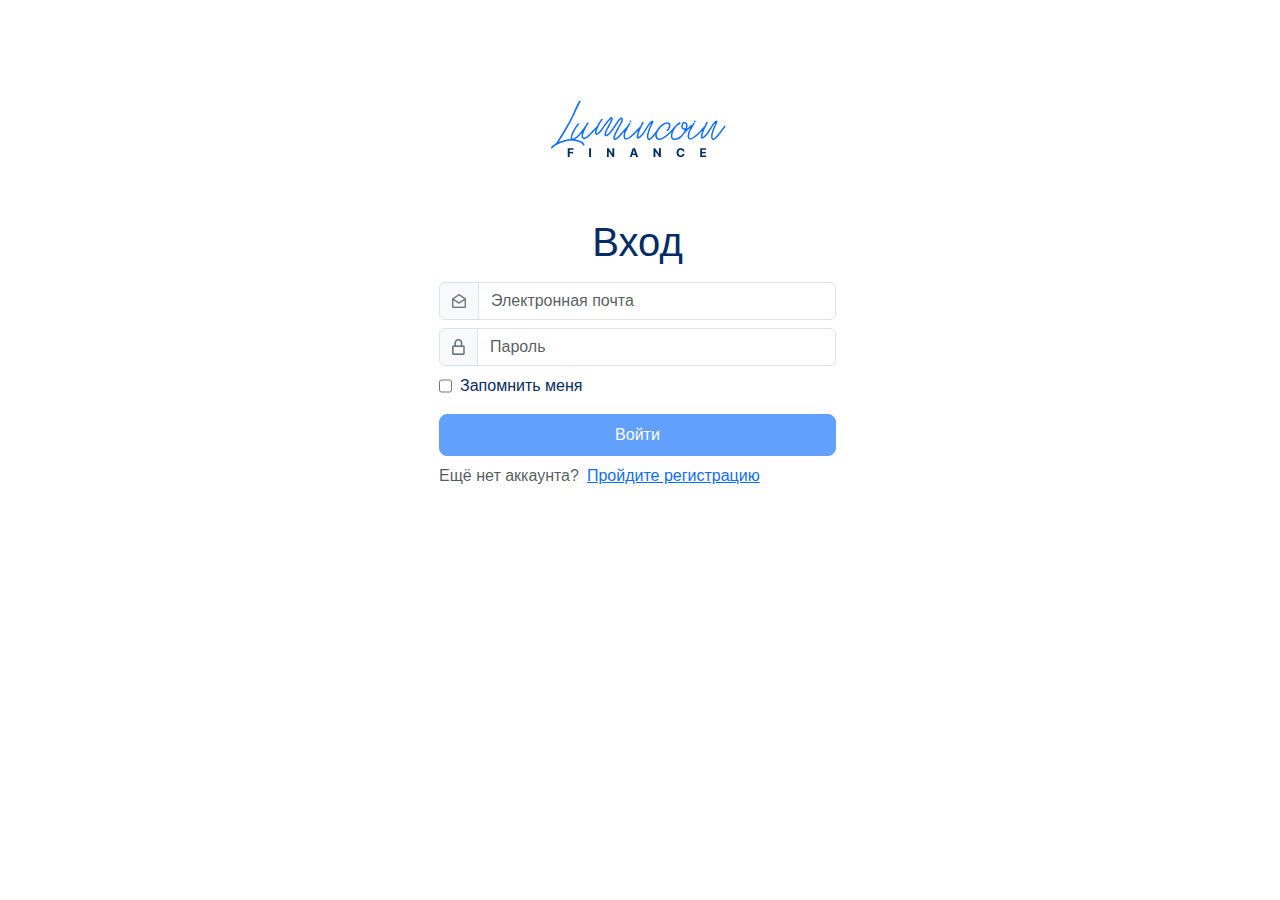
==== index.html @ d904b73b "Add files via upload" ====
<!doctype html><html lang="en"><head><meta charset="UTF-8"><meta name="viewport" content="width=device-width,initial-scale=1"><title id="page-title">Title</title><link rel="stylesheet" href="styles/bootstrap.css"><link rel="stylesheet" id="styles" href=""><link rel="stylesheet" href="styles/common.css"><link rel="stylesheet" id="login" href=""><link rel="stylesheet" href="styles/sidebars.css"><script defer="defer" src="main.js"></script></head><body><div class="flex-shrink-0 bg-white flex-column justify-content-between min-vh-100 right-line position-sticky main-container" id="sidebar"><div class="start"><a href="/" class="small-logo d-flex pb-3 link-dark text-decoration-none"><img class="mx-auto" src="./images/smallLogo.png" alt="Logo"></a><div class="line mb-2"></div><div class="small-container mt-5"><ul class="nav nav-pills flex-column mb-auto"><li class="nav-item mb-1"><a href="#" id="sidebar-main" class="nav-link active text-color-dark-blue d-flex align-items-center gap-2" aria-current="page"><svg xmlns="http://www.w3.org/2000/svg" width="16" height="16" fill="currentColor" class="bi bi-house" viewBox="0 0 16 16"><path d="M8.707 1.5a1 1 0 0 0-1.414 0L.646 8.146a.5.5 0 0 0 .708.708L2 8.207V13.5A1.5 1.5 0 0 0 3.5 15h9a1.5 1.5 0 0 0 1.5-1.5V8.207l.646.647a.5.5 0 0 0 .708-.708L13 5.793V2.5a.5.5 0 0 0-.5-.5h-1a.5.5 0 0 0-.5.5v1.293L8.707 1.5ZM13 7.207V13.5a.5.5 0 0 1-.5.5h-9a.5.5 0 0 1-.5-.5V7.207l5-5 5 5Z"/></svg> Главная</a></li><li class="nav-item mb-1"><a href="#/incomeAndExpenses" id="sidebar-income-expenses" class="nav-link text-color-dark-blue d-flex align-items-center gap-2 fs-14"><svg xmlns="http://www.w3.org/2000/svg" width="16" height="16" fill="currentColor" class="bi bi-cash-coin" viewBox="0 0 16 16"><path fill-rule="evenodd" d="M11 15a4 4 0 1 0 0-8 4 4 0 0 0 0 8zm5-4a5 5 0 1 1-10 0 5 5 0 0 1 10 0z"/><path d="M9.438 11.944c.047.596.518 1.06 1.363 1.116v.44h.375v-.443c.875-.061 1.386-.529 1.386-1.207 0-.618-.39-.936-1.09-1.1l-.296-.07v-1.2c.376.043.614.248.671.532h.658c-.047-.575-.54-1.024-1.329-1.073V8.5h-.375v.45c-.747.073-1.255.522-1.255 1.158 0 .562.378.92 1.007 1.066l.248.061v1.272c-.384-.058-.639-.27-.696-.563h-.668zm1.36-1.354c-.369-.085-.569-.26-.569-.522 0-.294.216-.514.572-.578v1.1h-.003zm.432.746c.449.104.655.272.655.569 0 .339-.257.571-.709.614v-1.195l.054.012z"/><path d="M1 0a1 1 0 0 0-1 1v8a1 1 0 0 0 1 1h4.083c.058-.344.145-.678.258-1H3a2 2 0 0 0-2-2V3a2 2 0 0 0 2-2h10a2 2 0 0 0 2 2v3.528c.38.34.717.728 1 1.154V1a1 1 0 0 0-1-1H1z"/><path d="M9.998 5.083 10 5a2 2 0 1 0-3.132 1.65 5.982 5.982 0 0 1 3.13-1.567z"/></svg> Доходы & Расходы</a></li><li class="mb-1 category" id="category"><button class="btn btn-toggle active d-inline-flex justify-content-between align-items-center rounded border-0 collapsed ps-3" data-bs-toggle="collapse" data-bs-target="#account-collapse" aria-expanded="false">Категории</button><div class="collapse" id="account-collapse"><ul class="btn-toggle-nav list-unstyled fw-normal small"><li><a href="#/income" class="text-color-dark-blue active d-inline-flex text-decoration-none ps-3" id="income">Доходы</a></li><li><a href="#/expense" class="text-color-dark-blue d-inline-flex text-decoration-none ps-3" id="expenses">Расходы</a></li></ul></div></li></ul><ul class="list-unstyled ps-0"></ul></div></div><div class="end mb-4"><div class="balance small-container">Баланс: <span class="text-color-blue" id="balance">500$</span></div><div class="line mt-2"></div><div class="person mt-2 small-container d-flex align-items-center gap-2"><div class="circle-box" id="logout"><div class="circle d-flex align-items-center justify-content-center"><svg xmlns="http://www.w3.org/2000/svg" width="16" height="16" fill="currentColor" class="bi bi-person" viewBox="0 0 16 16"><path d="M8 8a3 3 0 1 0 0-6 3 3 0 0 0 0 6Zm2-3a2 2 0 1 1-4 0 2 2 0 0 1 4 0Zm4 8c0 1-1 1-1 1H3s-1 0-1-1 1-4 6-4 6 3 6 4Zm-1-.004c-.001-.246-.154-.986-.832-1.664C11.516 10.68 10.289 10 8 10c-2.29 0-3.516.68-4.168 1.332-.678.678-.83 1.418-.832 1.664h10Z"/></svg></div></div><div class="fs-14" id="userFullName"></div></div></div><div class="pop-up-delete" id="pop-up-logout"><div class="pop-up-container rounded fw-500"><div class="pop-up-text">Вы действительно хотите выйти из аккаунта?</div><button class="pop-up-btn-yes btn btn-success" id="success-logout">Да</button> <button class="pop-up-btn-no btn btn-danger" id="refusal-logout">Нет</button></div></div></div><div class="w-100" id="content"></div></body></html>
---- styles/common.css ----
@font-face {
    src: url("./fonts/Roboto.ttf");
    font-family: "Roboto";
    font-weight: normal;
}

@font-face {
    src: url("./fonts/Robotobold.ttf");
    font-weight: bold;
}

@font-face {
    src: url("./fonts/Robotomedium.ttf");
    font-weight: 500;
    font-family: "Roboto500";
}

@font-face {
    src: url("../node_modules/bootstrap-icons/font/fonts/bootstrap-icons.woff");
}
@font-face {
    src: url("../node_modules/bootstrap-icons/font/fonts/bootstrap-icons.woff2");
}

body {
    font-family: Roboto, sans-serif;
    display: flex;
}

#content {
    display: flex;
}

.line {
    border-bottom: 1px solid #D9D9D9;
}

.main-container {
    width: 218px;
    display: none;
}

.container {
    flex-shrink: 0;
}

.small-container {
    padding-inline: 20px;
}

.right-line {
    border-right: 1px solid #D9D9D9;
}

.small-logo {
    margin: 40px 70px 20px 50px;
}

.text-color-blue {
    color: #052C65;
}

.fs-14 {
    font-size: 13px;
}

.circle {
    background-color: #D9D9D9;
    width: 36px;
    height: 36px;
    border-radius: 50%;
}

.circle-box {
    width: 36px;
    height: 36px;
}

.circle-box:hover {
    cursor: pointer;
}

.text-color-blue {
    color: #0D6EFD;
}

.text-color-dark-blue {
    color: #052C65;
}

.container {

    padding: 100px 65px 100px 60px;
}

.item {
    width: 352px;
    height: 121px;
    border: #CED4DA solid 1px;
    border-radius: 12px;
    padding: 20px;

}

.item button {
    font-size: 14px;
}

.item-title {
    font-size: 28px;
    margin-bottom: 10px;
}

.pop-up-delete {

    display: none;
    justify-content: center;
    align-items: center;
    position: fixed;
    left: 0;
    top: 0;
    width: 100%;
    height: 100%;
    background: rgba(0, 0, 0, 0.3);
}

.pop-up-container {
    background-color: white;
    max-width: 530px;
    padding: 40px;
    text-align: center;
}

.pop-up-container button {
    font-size: 14px;
    margin-right: 6px;
}

.pop-up-text {
    font-weight: 500;
    color: #290661;
    margin-bottom: 20px;
    font-size: 20px;
}

.container input {
    max-width: 397px;
}
/*date.css*/
.date button {
    width: 100px;
}

.date button .active {
    background-color: #565E64;
}

.date-time {
    display: flex;
}

.date .text {
    color: #000;
    text-align: center;
    font-size: 16px;
    font-style: normal;
    font-weight: 500;
    line-height: normal;
}

.date .time {
    color: #6C757D;
    text-align: center;
    font-size: 16px;
    font-style: normal;
    font-weight: 500;
    line-height: normal;
    border-bottom: 1px solid #565E64;
}

.info {
    display: grid;
    grid-template-columns: repeat(5, 1fr) 2fr;
    text-align: center;
    width: 1100px;
    align-items: center;
}

.info {
    color: #052C65;
    font-size: 16px;
    font-style: normal;
    line-height: normal;
    letter-spacing: 1.333px;
    border-top: 1px solid #DEE2E6;
    margin-top: 40px;
}

.info div {
    padding-block: 12px;
}

.info div.comment {
    padding-block: 0;
    align-items: center;
}

.fw-700 {
    font-weight: 700;
}

.info-main {
    padding: 15px;
    box-sizing: border-box;
}

.info div.line {
    grid-column: 1/7;
    padding-block: 0;
}

.actions {
    gap: 8px;
    display: flex;
    margin-left: 60px;
}

.Pie {
    height: 491px;
    width: 467px;
}

.select-width {
    width: 397px;
}

.text-gray {
    color: #565E64;
}

select {
    cursor: pointer;
}

.actions img {
    transition: all;
}

.actions img:hover {
    transform: scale(1.5);
    cursor: pointer;
}

.add-item {
    display: flex;
    justify-content: center;
    align-items: center;
    cursor: pointer;
}
---- styles/sidebars.css ----
body {
  min-height: 100vh;
  color: #052C65;
  min-height: -webkit-fill-available;
}

html {
  height: -webkit-fill-available;
}

main {
  height: 100vh;
  height: -webkit-fill-available;
  max-height: 100vh;
  overflow-x: auto;
  overflow-y: hidden;
}

.dropdown-toggle { outline: 0; }

.btn-toggle {
  padding: .25rem .5rem;
  font-weight: 400;
  color: #052C65;
  width: 178px;
  background-color: transparent;
}

.category:hover .btn-toggle::after {
  content: url("data:image/svg+xml,%3csvg xmlns='http://www.w3.org/2000/svg' fill = 'white' width='16' height='16' viewBox='0 0 16 16'%3e%3cpath fill='none' stroke='white' stroke-linecap='round' stroke-linejoin='round' stroke-width='2' d='M5 14l6-6-6-6'/%3e%3c/svg%3e");
}
.category.active .btn-toggle::after {
  content: url("data:image/svg+xml,%3csvg xmlns='http://www.w3.org/2000/svg' fill = 'white' width='16' height='16' viewBox='0 0 16 16'%3e%3cpath fill='none' stroke='white' stroke-linecap='round' stroke-linejoin='round' stroke-width='2' d='M5 14l6-6-6-6'/%3e%3c/svg%3e");
}

.btn-toggle::after {
  width: 1.25em;
  line-height: 0;
  content: url("data:image/svg+xml,%3csvg xmlns='http://www.w3.org/2000/svg' fill = 'currentColor' width='16' height='16' viewBox='0 0 16 16'%3e%3cpath fill='none' stroke='currentColor' stroke-linecap='round' stroke-linejoin='round' stroke-width='2' d='M5 14l6-6-6-6'/%3e%3c/svg%3e");
  transition: transform .35s ease;
  transform-origin: .5em 50%;
}


.btn-toggle[aria-expanded="true"]::after {
  transform: rotate(90deg);
}

.btn-toggle-nav a {
  width: 178px;
  padding: .1875rem .5rem;
  /*margin-top: .125rem;*/
  border: transparent solid 1px;
  /*margin-left: 1.25rem;*/
}


.category:hover{
  background-color: #0D6EFD;
  color: white;
  border-radius: var(--bs-border-radius);
}

.category:hover a,.category:hover button {
  color: white;
}

.category:hover a:hover {
  color: white;
  background-color: #0D6EFD;
  border: #0D6EFD solid 1px;
}

.scrollarea {
  overflow-y: auto;
}

.category.active {
  background-color: #0D6EFD;

  border-radius: var(--bs-border-radius);
}

.category:hover a{
  background-color: #0D6EFD;
  color: white;
}

.category.active button {
  background-color: #0D6EFD;
  color: white;
}


.category.active a:hover {
  color: white;
  background-color: #0D6EFD;
}

.category:hover a {
  color: #0D6EFD;
  background-color: white;
  border: #0D6EFD solid 1px;
  border-top: transparent solid 1px;
}
.category.active a {
  color: #0D6EFD;
  background-color: white;
  border: #0D6EFD solid 1px;
  border-top: transparent solid 1px;
}

.category.active a.active {
  background-color: #0D6EFD;
  color: white;
}

.category:hover #expenses.active {
  border-end-start-radius: var(--bs-border-radius);
  border-end-end-radius: var(--bs-border-radius);
}
.category.active #expenses.active {
  border-end-start-radius: var(--bs-border-radius);
  border-end-end-radius: var(--bs-border-radius);
}

.category {
  transition: 0.1s ease all;
}

.category:hover #expenses {
  border-end-start-radius: var(--bs-border-radius);
  border-end-end-radius: var(--bs-border-radius);
  border-top: transparent solid 1px;
}
.category.active #expenses {
  border-end-start-radius: var(--bs-border-radius);
  border-end-end-radius: var(--bs-border-radius);
  border-top: transparent solid 1px;
}

.nav-item {
  transition: 0.1s ease all;
}

.nav-item:hover {
  background-color: #0D6EFD;
  border-radius: var(--bs-border-radius);
}

.nav-item:hover a {
  color: white;
}
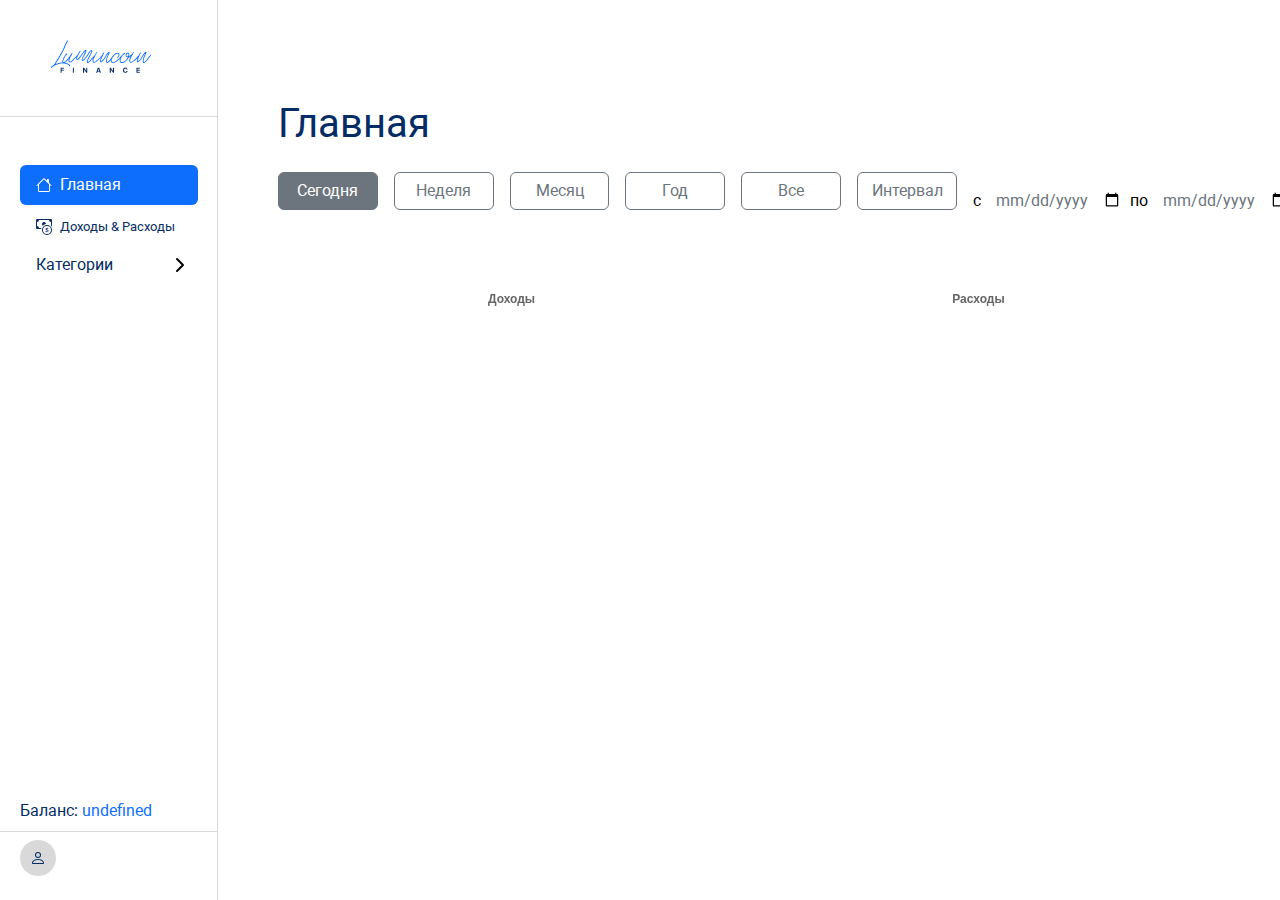
==== commit 9ceff679: "Updates" ====
--- a/index.html
+++ b/index.html
@@ -1 +1 @@
-<!doctype html><html lang="en"><head><meta charset="UTF-8"><meta name="viewport" content="width=device-width,initial-scale=1"><title id="page-title">Title</title><link rel="stylesheet" href="styles/bootstrap.css"><link rel="stylesheet" id="styles" href=""><link rel="stylesheet" href="styles/common.css"><link rel="stylesheet" id="login" href=""><link rel="stylesheet" href="styles/sidebars.css"><script defer="defer" src="main.js"></script></head><body><div class="flex-shrink-0 bg-white flex-column justify-content-between min-vh-100 right-line position-sticky main-container" id="sidebar"><div class="start"><a href="/" class="small-logo d-flex pb-3 link-dark text-decoration-none"><img class="mx-auto" src="./images/smallLogo.png" alt="Logo"></a><div class="line mb-2"></div><div class="small-container mt-5"><ul class="nav nav-pills flex-column mb-auto"><li class="nav-item mb-1"><a href="#" id="sidebar-main" class="nav-link active text-color-dark-blue d-flex align-items-center gap-2" aria-current="page"><svg xmlns="http://www.w3.org/2000/svg" width="16" height="16" fill="currentColor" class="bi bi-house" viewBox="0 0 16 16"><path d="M8.707 1.5a1 1 0 0 0-1.414 0L.646 8.146a.5.5 0 0 0 .708.708L2 8.207V13.5A1.5 1.5 0 0 0 3.5 15h9a1.5 1.5 0 0 0 1.5-1.5V8.207l.646.647a.5.5 0 0 0 .708-.708L13 5.793V2.5a.5.5 0 0 0-.5-.5h-1a.5.5 0 0 0-.5.5v1.293L8.707 1.5ZM13 7.207V13.5a.5.5 0 0 1-.5.5h-9a.5.5 0 0 1-.5-.5V7.207l5-5 5 5Z"/></svg> Главная</a></li><li class="nav-item mb-1"><a href="#/incomeAndExpenses" id="sidebar-income-expenses" class="nav-link text-color-dark-blue d-flex align-items-center gap-2 fs-14"><svg xmlns="http://www.w3.org/2000/svg" width="16" height="16" fill="currentColor" class="bi bi-cash-coin" viewBox="0 0 16 16"><path fill-rule="evenodd" d="M11 15a4 4 0 1 0 0-8 4 4 0 0 0 0 8zm5-4a5 5 0 1 1-10 0 5 5 0 0 1 10 0z"/><path d="M9.438 11.944c.047.596.518 1.06 1.363 1.116v.44h.375v-.443c.875-.061 1.386-.529 1.386-1.207 0-.618-.39-.936-1.09-1.1l-.296-.07v-1.2c.376.043.614.248.671.532h.658c-.047-.575-.54-1.024-1.329-1.073V8.5h-.375v.45c-.747.073-1.255.522-1.255 1.158 0 .562.378.92 1.007 1.066l.248.061v1.272c-.384-.058-.639-.27-.696-.563h-.668zm1.36-1.354c-.369-.085-.569-.26-.569-.522 0-.294.216-.514.572-.578v1.1h-.003zm.432.746c.449.104.655.272.655.569 0 .339-.257.571-.709.614v-1.195l.054.012z"/><path d="M1 0a1 1 0 0 0-1 1v8a1 1 0 0 0 1 1h4.083c.058-.344.145-.678.258-1H3a2 2 0 0 0-2-2V3a2 2 0 0 0 2-2h10a2 2 0 0 0 2 2v3.528c.38.34.717.728 1 1.154V1a1 1 0 0 0-1-1H1z"/><path d="M9.998 5.083 10 5a2 2 0 1 0-3.132 1.65 5.982 5.982 0 0 1 3.13-1.567z"/></svg> Доходы & Расходы</a></li><li class="mb-1 category" id="category"><button class="btn btn-toggle active d-inline-flex justify-content-between align-items-center rounded border-0 collapsed ps-3" data-bs-toggle="collapse" data-bs-target="#account-collapse" aria-expanded="false">Категории</button><div class="collapse" id="account-collapse"><ul class="btn-toggle-nav list-unstyled fw-normal small"><li><a href="#/income" class="text-color-dark-blue active d-inline-flex text-decoration-none ps-3" id="income">Доходы</a></li><li><a href="#/expense" class="text-color-dark-blue d-inline-flex text-decoration-none ps-3" id="expenses">Расходы</a></li></ul></div></li></ul><ul class="list-unstyled ps-0"></ul></div></div><div class="end mb-4"><div class="balance small-container">Баланс: <span class="text-color-blue" id="balance">500$</span></div><div class="line mt-2"></div><div class="person mt-2 small-container d-flex align-items-center gap-2"><div class="circle-box" id="logout"><div class="circle d-flex align-items-center justify-content-center"><svg xmlns="http://www.w3.org/2000/svg" width="16" height="16" fill="currentColor" class="bi bi-person" viewBox="0 0 16 16"><path d="M8 8a3 3 0 1 0 0-6 3 3 0 0 0 0 6Zm2-3a2 2 0 1 1-4 0 2 2 0 0 1 4 0Zm4 8c0 1-1 1-1 1H3s-1 0-1-1 1-4 6-4 6 3 6 4Zm-1-.004c-.001-.246-.154-.986-.832-1.664C11.516 10.68 10.289 10 8 10c-2.29 0-3.516.68-4.168 1.332-.678.678-.83 1.418-.832 1.664h10Z"/></svg></div></div><div class="fs-14" id="userFullName"></div></div></div><div class="pop-up-delete" id="pop-up-logout"><div class="pop-up-container rounded fw-500"><div class="pop-up-text">Вы действительно хотите выйти из аккаунта?</div><button class="pop-up-btn-yes btn btn-success" id="success-logout">Да</button> <button class="pop-up-btn-no btn btn-danger" id="refusal-logout">Нет</button></div></div></div><div class="w-100" id="content"></div></body></html>+<!doctype html><html lang="en"><head><meta charset="UTF-8"><meta name="viewport" content="width=device-width,initial-scale=1"><title id="page-title">Title</title><link rel="stylesheet" href="styles/bootstrap.css"><link rel="stylesheet" id="styles" href=""><link rel="stylesheet" href="styles/common.css"><link rel="stylesheet" href="styles/sidebars.css"><script defer="defer" src="main.js"></script></head><body><div class="flex-shrink-0 bg-white flex-column justify-content-between min-vh-100 right-line position-sticky main-container" id="sidebar"><div class="start"><a href="/" class="small-logo d-flex pb-3 link-dark text-decoration-none"><img class="mx-auto" src="./images/smallLogo.png" alt="Logo"></a><div class="line mb-2"></div><div class="small-container mt-5"><ul class="nav nav-pills flex-column mb-auto"><li class="nav-item mb-1"><a href="#" id="sidebar-main" class="nav-link active text-color-dark-blue d-flex align-items-center gap-2" aria-current="page"><svg xmlns="http://www.w3.org/2000/svg" width="16" height="16" fill="currentColor" class="bi bi-house" viewBox="0 0 16 16"><path d="M8.707 1.5a1 1 0 0 0-1.414 0L.646 8.146a.5.5 0 0 0 .708.708L2 8.207V13.5A1.5 1.5 0 0 0 3.5 15h9a1.5 1.5 0 0 0 1.5-1.5V8.207l.646.647a.5.5 0 0 0 .708-.708L13 5.793V2.5a.5.5 0 0 0-.5-.5h-1a.5.5 0 0 0-.5.5v1.293L8.707 1.5ZM13 7.207V13.5a.5.5 0 0 1-.5.5h-9a.5.5 0 0 1-.5-.5V7.207l5-5 5 5Z"/></svg> Главная</a></li><li class="nav-item mb-1"><a href="#/incomeAndExpenses" id="sidebar-income-expenses" class="nav-link text-color-dark-blue d-flex align-items-center gap-2 fs-14"><svg xmlns="http://www.w3.org/2000/svg" width="16" height="16" fill="currentColor" class="bi bi-cash-coin" viewBox="0 0 16 16"><path fill-rule="evenodd" d="M11 15a4 4 0 1 0 0-8 4 4 0 0 0 0 8zm5-4a5 5 0 1 1-10 0 5 5 0 0 1 10 0z"/><path d="M9.438 11.944c.047.596.518 1.06 1.363 1.116v.44h.375v-.443c.875-.061 1.386-.529 1.386-1.207 0-.618-.39-.936-1.09-1.1l-.296-.07v-1.2c.376.043.614.248.671.532h.658c-.047-.575-.54-1.024-1.329-1.073V8.5h-.375v.45c-.747.073-1.255.522-1.255 1.158 0 .562.378.92 1.007 1.066l.248.061v1.272c-.384-.058-.639-.27-.696-.563h-.668zm1.36-1.354c-.369-.085-.569-.26-.569-.522 0-.294.216-.514.572-.578v1.1h-.003zm.432.746c.449.104.655.272.655.569 0 .339-.257.571-.709.614v-1.195l.054.012z"/><path d="M1 0a1 1 0 0 0-1 1v8a1 1 0 0 0 1 1h4.083c.058-.344.145-.678.258-1H3a2 2 0 0 0-2-2V3a2 2 0 0 0 2-2h10a2 2 0 0 0 2 2v3.528c.38.34.717.728 1 1.154V1a1 1 0 0 0-1-1H1z"/><path d="M9.998 5.083 10 5a2 2 0 1 0-3.132 1.65 5.982 5.982 0 0 1 3.13-1.567z"/></svg> Доходы & Расходы</a></li><li class="mb-1 category" id="category"><button class="btn btn-toggle active d-inline-flex justify-content-between align-items-center rounded border-0 collapsed ps-3" data-bs-toggle="collapse" data-bs-target="#account-collapse" aria-expanded="false">Категории</button><div class="collapse" id="account-collapse"><ul class="btn-toggle-nav list-unstyled fw-normal small"><li><a href="#/income" class="text-color-dark-blue active d-inline-flex text-decoration-none ps-3" id="income">Доходы</a></li><li><a href="#/expense" class="text-color-dark-blue d-inline-flex text-decoration-none ps-3" id="expenses">Расходы</a></li></ul></div></li></ul><ul class="list-unstyled ps-0"></ul></div></div><div class="end mb-4"><div class="balance small-container">Баланс: <span class="text-color-blue" id="balance">500$</span></div><div class="line mt-2"></div><div class="person mt-2 small-container d-flex align-items-center gap-2"><div class="circle-box" id="logout"><div class="circle d-flex align-items-center justify-content-center"><svg xmlns="http://www.w3.org/2000/svg" width="16" height="16" fill="currentColor" class="bi bi-person" viewBox="0 0 16 16"><path d="M8 8a3 3 0 1 0 0-6 3 3 0 0 0 0 6Zm2-3a2 2 0 1 1-4 0 2 2 0 0 1 4 0Zm4 8c0 1-1 1-1 1H3s-1 0-1-1 1-4 6-4 6 3 6 4Zm-1-.004c-.001-.246-.154-.986-.832-1.664C11.516 10.68 10.289 10 8 10c-2.29 0-3.516.68-4.168 1.332-.678.678-.83 1.418-.832 1.664h10Z"/></svg></div></div><div class="fs-14" id="userFullName"></div></div></div><div class="pop-up-delete" id="pop-up-logout"><div class="pop-up-container rounded fw-500"><div class="pop-up-text">Вы действительно хотите выйти из аккаунта?</div><button class="pop-up-btn-yes btn btn-success" id="success-logout">Да</button> <button class="pop-up-btn-no btn btn-danger" id="refusal-logout">Нет</button></div></div></div><div class="w-100" id="content"></div></body></html>--- a/styles/common.css
+++ b/styles/common.css
@@ -1,259 +1,259 @@
-@font-face {
-    src: url("./fonts/Roboto.ttf");
-    font-family: "Roboto";
-    font-weight: normal;
-}
-
-@font-face {
-    src: url("./fonts/Robotobold.ttf");
-    font-weight: bold;
-}
-
-@font-face {
-    src: url("./fonts/Robotomedium.ttf");
-    font-weight: 500;
-    font-family: "Roboto500";
-}
-
-@font-face {
-    src: url("../node_modules/bootstrap-icons/font/fonts/bootstrap-icons.woff");
-}
-@font-face {
-    src: url("../node_modules/bootstrap-icons/font/fonts/bootstrap-icons.woff2");
-}
-
-body {
-    font-family: Roboto, sans-serif;
-    display: flex;
-}
-
-#content {
-    display: flex;
-}
-
-.line {
-    border-bottom: 1px solid #D9D9D9;
-}
-
-.main-container {
-    width: 218px;
-    display: none;
-}
-
-.container {
-    flex-shrink: 0;
-}
-
-.small-container {
-    padding-inline: 20px;
-}
-
-.right-line {
-    border-right: 1px solid #D9D9D9;
-}
-
-.small-logo {
-    margin: 40px 70px 20px 50px;
-}
-
-.text-color-blue {
-    color: #052C65;
-}
-
-.fs-14 {
-    font-size: 13px;
-}
-
-.circle {
-    background-color: #D9D9D9;
-    width: 36px;
-    height: 36px;
-    border-radius: 50%;
-}
-
-.circle-box {
-    width: 36px;
-    height: 36px;
-}
-
-.circle-box:hover {
-    cursor: pointer;
-}
-
-.text-color-blue {
-    color: #0D6EFD;
-}
-
-.text-color-dark-blue {
-    color: #052C65;
-}
-
-.container {
-
-    padding: 100px 65px 100px 60px;
-}
-
-.item {
-    width: 352px;
-    height: 121px;
-    border: #CED4DA solid 1px;
-    border-radius: 12px;
-    padding: 20px;
-
-}
-
-.item button {
-    font-size: 14px;
-}
-
-.item-title {
-    font-size: 28px;
-    margin-bottom: 10px;
-}
-
-.pop-up-delete {
-
-    display: none;
-    justify-content: center;
-    align-items: center;
-    position: fixed;
-    left: 0;
-    top: 0;
-    width: 100%;
-    height: 100%;
-    background: rgba(0, 0, 0, 0.3);
-}
-
-.pop-up-container {
-    background-color: white;
-    max-width: 530px;
-    padding: 40px;
-    text-align: center;
-}
-
-.pop-up-container button {
-    font-size: 14px;
-    margin-right: 6px;
-}
-
-.pop-up-text {
-    font-weight: 500;
-    color: #290661;
-    margin-bottom: 20px;
-    font-size: 20px;
-}
-
-.container input {
-    max-width: 397px;
-}
-/*date.css*/
-.date button {
-    width: 100px;
-}
-
-.date button .active {
-    background-color: #565E64;
-}
-
-.date-time {
-    display: flex;
-}
-
-.date .text {
-    color: #000;
-    text-align: center;
-    font-size: 16px;
-    font-style: normal;
-    font-weight: 500;
-    line-height: normal;
-}
-
-.date .time {
-    color: #6C757D;
-    text-align: center;
-    font-size: 16px;
-    font-style: normal;
-    font-weight: 500;
-    line-height: normal;
-    border-bottom: 1px solid #565E64;
-}
-
-.info {
-    display: grid;
-    grid-template-columns: repeat(5, 1fr) 2fr;
-    text-align: center;
-    width: 1100px;
-    align-items: center;
-}
-
-.info {
-    color: #052C65;
-    font-size: 16px;
-    font-style: normal;
-    line-height: normal;
-    letter-spacing: 1.333px;
-    border-top: 1px solid #DEE2E6;
-    margin-top: 40px;
-}
-
-.info div {
-    padding-block: 12px;
-}
-
-.info div.comment {
-    padding-block: 0;
-    align-items: center;
-}
-
-.fw-700 {
-    font-weight: 700;
-}
-
-.info-main {
-    padding: 15px;
-    box-sizing: border-box;
-}
-
-.info div.line {
-    grid-column: 1/7;
-    padding-block: 0;
-}
-
-.actions {
-    gap: 8px;
-    display: flex;
-    margin-left: 60px;
-}
-
-.Pie {
-    height: 491px;
-    width: 467px;
-}
-
-.select-width {
-    width: 397px;
-}
-
-.text-gray {
-    color: #565E64;
-}
-
-select {
-    cursor: pointer;
-}
-
-.actions img {
-    transition: all;
-}
-
-.actions img:hover {
-    transform: scale(1.5);
-    cursor: pointer;
-}
-
-.add-item {
-    display: flex;
-    justify-content: center;
-    align-items: center;
-    cursor: pointer;
+@font-face {
+    src: url("../fonts/Roboto.ttf");
+    font-family: "Roboto";
+    font-weight: normal;
+}
+
+@font-face {
+    src: url("../fonts/Robotobold.ttf");
+    font-weight: bold;
+}
+
+@font-face {
+    src: url("../fonts/Robotomedium.ttf");
+    font-weight: 500;
+    font-family: "Roboto500";
+}
+
+@font-face {
+    src: url("../node_modules/bootstrap-icons/font/fonts/bootstrap-icons.woff");
+}
+@font-face {
+    src: url("../node_modules/bootstrap-icons/font/fonts/bootstrap-icons.woff2");
+}
+
+body {
+    font-family: Roboto, sans-serif;
+    display: flex;
+}
+
+#content {
+    display: flex;
+}
+
+.line {
+    border-bottom: 1px solid #D9D9D9;
+}
+
+.main-container {
+    width: 218px;
+    display: none;
+}
+
+.container {
+    flex-shrink: 0;
+}
+
+.small-container {
+    padding-inline: 20px;
+}
+
+.right-line {
+    border-right: 1px solid #D9D9D9;
+}
+
+.small-logo {
+    margin: 40px 70px 20px 50px;
+}
+
+.text-color-blue {
+    color: #052C65;
+}
+
+.fs-14 {
+    font-size: 13px;
+}
+
+.circle {
+    background-color: #D9D9D9;
+    width: 36px;
+    height: 36px;
+    border-radius: 50%;
+}
+
+.circle-box {
+    width: 36px;
+    height: 36px;
+}
+
+.circle-box:hover {
+    cursor: pointer;
+}
+
+.text-color-blue {
+    color: #0D6EFD;
+}
+
+.text-color-dark-blue {
+    color: #052C65;
+}
+
+.container {
+
+    padding: 100px 65px 100px 60px;
+}
+
+.item {
+    width: 352px;
+    height: 121px;
+    border: #CED4DA solid 1px;
+    border-radius: 12px;
+    padding: 20px;
+
+}
+
+.item button {
+    font-size: 14px;
+}
+
+.item-title {
+    font-size: 28px;
+    margin-bottom: 10px;
+}
+
+.pop-up-delete {
+
+    display: none;
+    justify-content: center;
+    align-items: center;
+    position: fixed;
+    left: 0;
+    top: 0;
+    width: 100%;
+    height: 100%;
+    background: rgba(0, 0, 0, 0.3);
+}
+
+.pop-up-container {
+    background-color: white;
+    max-width: 530px;
+    padding: 40px;
+    text-align: center;
+}
+
+.pop-up-container button {
+    font-size: 14px;
+    margin-right: 6px;
+}
+
+.pop-up-text {
+    font-weight: 500;
+    color: #290661;
+    margin-bottom: 20px;
+    font-size: 20px;
+}
+
+.container input {
+    max-width: 397px;
+}
+/*date.css*/
+.date button {
+    width: 100px;
+}
+
+.date button .active {
+    background-color: #565E64;
+}
+
+.date-time {
+    display: flex;
+}
+
+.date .text {
+    color: #000;
+    text-align: center;
+    font-size: 16px;
+    font-style: normal;
+    font-weight: 500;
+    line-height: normal;
+}
+
+.date .time {
+    color: #6C757D;
+    text-align: center;
+    font-size: 16px;
+    font-style: normal;
+    font-weight: 500;
+    line-height: normal;
+    border-bottom: 1px solid #565E64;
+}
+
+.info {
+    display: grid;
+    grid-template-columns: repeat(5, 1fr) 2fr;
+    text-align: center;
+    width: 1100px;
+    align-items: center;
+}
+
+.info {
+    color: #052C65;
+    font-size: 16px;
+    font-style: normal;
+    line-height: normal;
+    letter-spacing: 1.333px;
+    border-top: 1px solid #DEE2E6;
+    margin-top: 40px;
+}
+
+.info div {
+    padding-block: 12px;
+}
+
+.info div.comment {
+    padding-block: 0;
+    align-items: center;
+}
+
+.fw-700 {
+    font-weight: 700;
+}
+
+.info-main {
+    padding: 15px;
+    box-sizing: border-box;
+}
+
+.info div.line {
+    grid-column: 1/7;
+    padding-block: 0;
+}
+
+.actions {
+    gap: 8px;
+    display: flex;
+    margin-left: 60px;
+}
+
+.Pie {
+    height: 491px;
+    width: 467px;
+}
+
+.select-width {
+    width: 397px;
+}
+
+.text-gray {
+    color: #565E64;
+}
+
+select {
+    cursor: pointer;
+}
+
+.actions img {
+    transition: all;
+}
+
+.actions img:hover {
+    transform: scale(1.5);
+    cursor: pointer;
+}
+
+.add-item {
+    display: flex;
+    justify-content: center;
+    align-items: center;
+    cursor: pointer;
 }